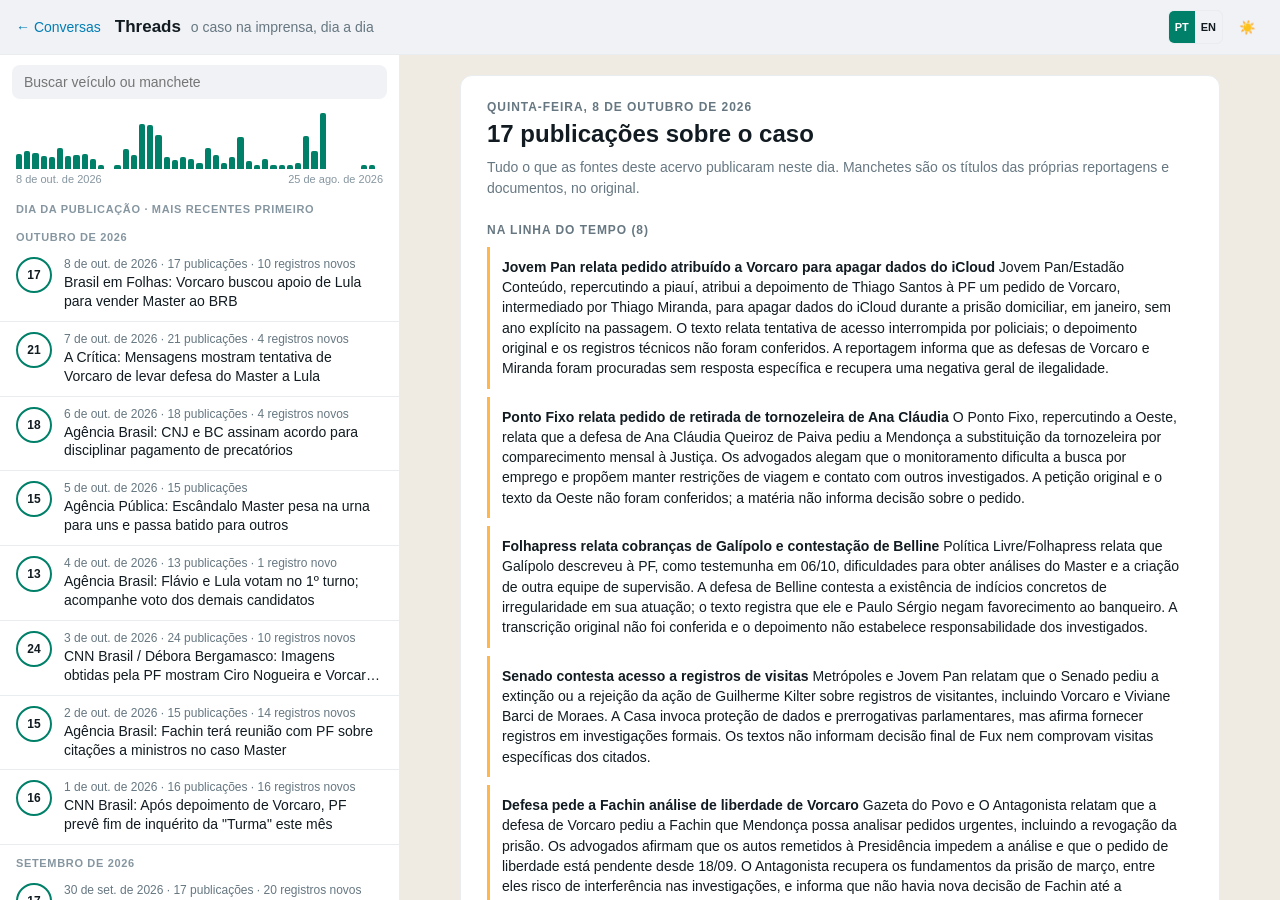
==== threads.html @ 3f33a040 "Add October 8 reporting on alleged iCloud deletion attempt Co-Authored-By: Codex <noreply@openai.com" ====
<!DOCTYPE html>
<html lang="pt-BR">
<head>
  <meta charset="UTF-8">
  <meta name="viewport" content="width=device-width, initial-scale=1.0, viewport-fit=cover">
  <title>PelelecApp - Threads da imprensa</title>
  <meta name="description" content="Dia a dia, o que a imprensa e os documentos publicaram sobre as conversas de Daniel Vorcaro, com link para cada fonte.">
  <link rel="stylesheet" href="css/style.css?v=20260923_threads2">
  <link rel="stylesheet" href="css/threads.css?v=20260923_threads2">
  <link rel="icon" href="data:image/svg+xml,<svg xmlns='http://www.w3.org/2000/svg' viewBox='0 0 100 100'><text y='.9em' font-size='90'>🧵</text></svg>">
</head>
<body data-theme="light">
  <div class="th-app" id="thApp">
    <header class="th-top">
      <a class="th-home" href="index.html" data-i18n="back">← Conversas</a>
      <div class="th-brand"><strong>Threads</strong> <span data-i18n="subtitle">o caso na imprensa, dia a dia</span></div>
      <div class="th-actions">
        <div class="language-switch" role="group" aria-label="Idioma / Language"><button type="button" data-lang="pt" aria-pressed="true" title="Português">PT</button><button type="button" data-lang="en" aria-pressed="false" title="English">EN</button></div>
        <button class="icon-btn" id="thTheme" title="Alternar tema claro/escuro">☀️</button>
      </div>
    </header>
    <div class="th-main">
      <aside class="th-side">
        <div class="th-search"><input type="search" id="thQ" autocomplete="off" data-i18n-ph="search" placeholder="Buscar veículo ou manchete"></div>
        <div class="th-list" id="thList"></div>
      </aside>
      <main class="th-day" id="thDay"></main>
    </div>
  </div>
  <script src="js/data.js?v=5726b3f5193e55a7"></script>
  <script src="js/threads.js?v=20260923_threads2"></script>
</body>
</html>
---- css/style.css ----
/* ==========================================================================
   PelelecApp - Stylesheet Principal (WhatsApp Web Dark/Light Theme)
   ========================================================================== */

:root {
  --bg-app: #0c1317;
  --bg-sidebar: #111b21;
  --bg-sidebar-header: #202c33;
  --bg-chat-header: #202c33;
  --bg-chat: #0b141a;
  --bg-chat-input: #202c33;
  --bg-bubble-in: #202c33;
  --bg-bubble-out: #005c4b;
  --bg-bubble-hover: #182229;
  --bg-active-chat: #2a3942;
  --bg-hover-chat: #202c33;
  --text-primary: #e9edef;
  --text-secondary: #8696a0;
  --text-muted: #667781;
  --text-link: #53bdeb;
  --accent-green: #00a884;
  --accent-badge: #25d366;
  --accent-gold: #ffb74d;
  --accent-danger: #f15c6d;
  --border-color: #222e35;
  --icon-color: #aebac1;
  --ticks-blue: #53bdeb;
  --app-height: 100vh;
  --font-family: -apple-system, BlinkMacSystemFont, "Segoe UI", Roboto, "Helvetica Neue", Arial, sans-serif;
}

[data-theme="light"] {
  --bg-app: #e2e8f0;
  --bg-sidebar: #ffffff;
  --bg-sidebar-header: #f0f2f5;
  --bg-chat-header: #f0f2f5;
  --bg-chat: #efeae2;
  --bg-chat-input: #f0f2f5;
  --bg-bubble-in: #ffffff;
  --bg-bubble-out: #d9fdd3;
  --bg-bubble-hover: #f5f6f6;
  --bg-active-chat: #e9edef;
  --bg-hover-chat: #f5f6f6;
  --text-primary: #111b21;
  --text-secondary: #667781;
  --text-muted: #8696a0;
  --text-link: #027eb5;
  --accent-green: #008069;
  --accent-badge: #25d366;
  --border-color: #e9edef;
  --icon-color: #54656f;
  --ticks-blue: #53bdeb;
}

* {
  margin: 0;
  padding: 0;
  box-sizing: border-box;
}

body {
  font-family: var(--font-family);
  background-color: var(--bg-app);
  color: var(--text-primary);
  height: var(--app-height);
  overflow: hidden;
  display: flex;
  justify-content: center;
  align-items: center;
}

/* App Wrapper */
.app-container {
  width: 100vw;
  height: 100vh;
  max-width: 1700px;
  display: flex;
  flex-direction: column;
  background-color: var(--bg-sidebar);
  position: relative;
  overflow: hidden;
  box-shadow: 0 10px 40px rgba(0, 0, 0, 0.4);
}

@media (min-width: 1440px) {
  .app-container {
    height: 98vh;
    border-radius: 12px;
    border: 1px solid var(--border-color);
  }
}

/* ==========================================================================
   Banner / CTA de Anúncio: Brasília Survivors (www.brasiliasurvivors.com.br)
   ========================================================================== */
.game-promo-banner {
  background: linear-gradient(90deg, #ff007f 0%, #7928ca 35%, #101018 75%, #00f2fe 100%);
  background-size: 200% 200%;
  animation: gradientShift 8s ease infinite;
  padding: 8px 16px;
  display: flex;
  align-items: center;
  justify-content: space-between;
  color: #ffffff;
  font-size: 12.5px;
  z-index: 120;
  box-shadow: 0 2px 12px rgba(255, 0, 127, 0.35);
  border-bottom: 1px solid rgba(255, 255, 255, 0.2);
  flex-shrink: 0;
}

@keyframes gradientShift {
  0% { background-position: 0% 50%; }
  50% { background-position: 100% 50%; }
  100% { background-position: 0% 50%; }
}

.game-promo-left {
  display: flex;
  align-items: center;
  gap: 12px;
  min-width: 0;
}

.game-badge {
  background: #ffe600;
  color: #121212;
  font-size: 10.5px;
  font-weight: 900;
  padding: 3px 8px;
  border-radius: 4px;
  text-transform: uppercase;
  letter-spacing: 0.8px;
  box-shadow: 0 0 8px rgba(255, 230, 0, 0.6);
  white-space: nowrap;
}

.game-promo-text {
  font-weight: 600;
  white-space: nowrap;
  overflow: hidden;
  text-overflow: ellipsis;
  text-shadow: 0 1px 3px rgba(0, 0, 0, 0.8);
}

.game-promo-text strong {
  color: #ffe600;
}

.game-promo-right {
  display: flex;
  align-items: center;
  gap: 10px;
  flex-shrink: 0;
}

.game-play-cta-btn {
  background: #ffe600;
  color: #0d0d11;
  text-decoration: none;
  font-weight: 800;
  font-size: 12px;
  padding: 5px 14px;
  border-radius: 20px;
  display: inline-flex;
  align-items: center;
  gap: 6px;
  transition: all 0.2s cubic-bezier(0.175, 0.885, 0.32, 1.275);
  box-shadow: 0 0 14px rgba(255, 230, 0, 0.5);
  white-space: nowrap;
}

.game-play-cta-btn:hover {
  transform: scale(1.06);
  background: #ffffff;
  color: #ff007f;
  box-shadow: 0 0 20px rgba(255, 255, 255, 0.8);
}

.game-play-cta-btn:active {
  transform: scale(0.96);
}

.promo-text-short {
  display: none;
}

.cta-text-short {
  display: none;
}

.forensic-quick-mobile-btn {
  display: none;
}

.game-pulse-dot {
  width: 8px;
  height: 8px;
  background-color: #ff0055;
  border-radius: 50%;
  animation: pulseDot 1s infinite alternate;
}

@keyframes pulseDot {
  from { opacity: 0.4; transform: scale(0.8); }
  to { opacity: 1; transform: scale(1.2); }
}

/* Forensic Top Bar */
.forensic-banner {
  background: linear-gradient(90deg, #1b2838 0%, #172a1e 50%, #2e1a1a 100%);
  border-bottom: 1px solid #ffb74d40;
  padding: 6px 16px;
  display: flex;
  align-items: center;
  justify-content: space-between;
  font-size: 12px;
  color: #ffb74d;
  font-weight: 500;
  z-index: 100;
  user-select: none;
  flex-shrink: 0;
}

.forensic-banner .banner-left {
  display: flex;
  align-items: center;
  gap: 10px;
}

.forensic-banner .badge-pf {
  background-color: #ffb74d;
  color: #121212;
  font-weight: 900;
  padding: 2px 6px;
  border-radius: 4px;
  font-size: 10.5px;
  letter-spacing: 0.5px;
}

.forensic-banner .banner-right {
  display: flex;
  align-items: center;
  gap: 10px;
}

.forensic-toggle-btn {
  background: rgba(255, 183, 77, 0.15);
  border: 1px solid #ffb74d;
  color: #ffb74d;
  padding: 4px 10px;
  border-radius: 6px;
  cursor: pointer;
  font-size: 11.5px;
  font-weight: 600;
  display: flex;
  align-items: center;
  gap: 5px;
  transition: all 0.2s ease;
}

.forensic-toggle-btn:hover {
  background: rgba(255, 183, 77, 0.3);
}

.forensic-toggle-btn.active {
  background: #ffb74d;
  color: #111;
  box-shadow: 0 0 10px rgba(255, 183, 77, 0.6);
}

/* Main Layout: Sidebar & Chat */
.main-view {
  flex: 1 1 0%;
  min-height: 0;
  display: flex;
  overflow: hidden;
  position: relative;
  height: 100%;
}

/* Sidebar */
.sidebar {
  width: 420px;
  min-width: 360px;
  background-color: var(--bg-sidebar);
  border-right: 1px solid var(--border-color);
  display: flex;
  flex-direction: column;
  flex-shrink: 0;
  min-height: 0;
  height: 100%;
  transition: transform 0.3s ease;
  z-index: 10;
}

.sidebar-header {
  height: 60px;
  background-color: var(--bg-sidebar-header);
  padding: 10px 16px;
  display: flex;
  align-items: center;
  justify-content: space-between;
}

.sidebar-owner {
  display: flex;
  align-items: center;
  gap: 12px;
  cursor: pointer;
}

.owner-avatar {
  width: 40px;
  height: 40px;
  border-radius: 50%;
  background: linear-gradient(135deg, #1e88e5, #1565c0);
  color: #fff;
  display: flex;
  align-items: center;
  justify-content: center;
  font-weight: bold;
  font-size: 15px;
  border: 2px solid #ffb74d;
  position: relative;
}

.owner-badge {
  position: absolute;
  bottom: -2px;
  right: -2px;
  background: #f15c6d;
  color: #fff;
  font-size: 9px;
  padding: 1px 4px;
  border-radius: 6px;
  font-weight: bold;
}

.owner-info .owner-name {
  font-size: 14px;
  font-weight: 600;
  display: flex;
  align-items: center;
  gap: 6px;
}

.owner-info .owner-device {
  font-size: 11px;
  color: var(--text-secondary);
}

.sidebar-actions {
  display: flex;
  align-items: center;
  gap: 10px;
}

.icon-btn {
  background: none;
  border: none;
  color: var(--icon-color);
  cursor: pointer;
  padding: 8px;
  border-radius: 50%;
  display: flex;
  align-items: center;
  justify-content: center;
  transition: background 0.2s ease, color 0.2s ease;
}

.icon-btn:hover {
  background-color: rgba(255, 255, 255, 0.1);
  color: var(--text-primary);
}

/* Search Bar */
.sidebar-search {
  padding: 8px 14px;
  background-color: var(--bg-sidebar);
  border-bottom: 1px solid var(--border-color);
}

.search-input-wrapper {
  background-color: var(--bg-sidebar-header);
  border-radius: 8px;
  display: flex;
  align-items: center;
  padding: 6px 12px;
  gap: 10px;
}

.search-icon {
  color: var(--text-secondary);
  font-size: 14px;
}

.sidebar-search input {
  background: transparent;
  border: none;
  outline: none;
  color: var(--text-primary);
  font-size: 13px;
  width: 100%;
}

.sidebar-search input::placeholder {
  color: var(--text-muted);
}

.clear-search-btn {
  background: none;
  border: none;
  color: var(--text-secondary);
  cursor: pointer;
  display: none;
  font-size: 14px;
}

/* Category Filters */
.category-filter-bar {
  display: flex;
  gap: 6px;
  padding: 8px 14px;
  overflow-x: auto;
  scrollbar-width: none;
  border-bottom: 1px solid var(--border-color);
  background-color: var(--bg-sidebar);
}

.category-filter-bar::-webkit-scrollbar {
  display: none;
}

.filter-pill {
  background-color: var(--bg-sidebar-header);
  color: var(--text-secondary);
  border: 1px solid transparent;
  border-radius: 16px;
  padding: 4px 10px;
  font-size: 12px;
  white-space: nowrap;
  cursor: pointer;
  transition: all 0.2s ease;
}

.filter-pill:hover {
  color: var(--text-primary);
}

.filter-pill.active {
  background-color: rgba(0, 168, 132, 0.2);
  color: var(--accent-green);
  border-color: var(--accent-green);
  font-weight: 600;
}

/* Contact List */
.contact-list {
  flex: 1;
  overflow-y: auto;
  list-style: none;
}

.contact-list::-webkit-scrollbar {
  width: 6px;
}

.contact-list::-webkit-scrollbar-thumb {
  background: rgba(255, 255, 255, 0.15);
  border-radius: 3px;
}

.contact-item {
  display: flex;
  align-items: center;
  padding: 12px 16px;
  gap: 14px;
  cursor: pointer;
  border-bottom: 1px solid rgba(255, 255, 255, 0.04);
  transition: background-color 0.15s ease;
  position: relative;
}

.contact-item:hover {
  background-color: var(--bg-hover-chat);
}

.contact-item.active {
  background-color: var(--bg-active-chat);
}

.contact-avatar {
  width: 48px;
  height: 48px;
  border-radius: 50%;
  display: flex;
  align-items: center;
  justify-content: center;
  font-weight: bold;
  font-size: 17px;
  color: #fff;
  flex-shrink: 0;
  position: relative;
  background-size: cover;
  background-position: center;
  overflow: hidden;
}

.avatar-img {
  width: 100%;
  height: 100%;
  border-radius: 50%;
  object-fit: cover;
  display: block;
}

.avatar-fallback {
  width: 100%;
  height: 100%;
  border-radius: 50%;
  display: flex;
  align-items: center;
  justify-content: center;
  font-weight: bold;
}

.contact-avatar .avatar-online-dot {
  position: absolute;
  bottom: 1px;
  right: 1px;
  width: 12px;
  height: 12px;
  border-radius: 50%;
  background-color: var(--accent-badge);
  border: 2px solid var(--bg-sidebar);
}

.contact-content {
  flex: 1;
  min-width: 0;
}

.contact-top-row {
  display: flex;
  justify-content: space-between;
  align-items: baseline;
  margin-bottom: 4px;
}

.contact-name {
  font-size: 15px;
  font-weight: 600;
  color: var(--text-primary);
  white-space: nowrap;
  overflow: hidden;
  text-overflow: ellipsis;
}

.contact-time {
  font-size: 11px;
  color: var(--text-secondary);
}

.contact-bottom-row {
  display: flex;
  justify-content: space-between;
  align-items: center;
}

.contact-preview {
  font-size: 13px;
  color: var(--text-secondary);
  white-space: nowrap;
  overflow: hidden;
  text-overflow: ellipsis;
  max-width: 240px;
}

.contact-badges {
  display: flex;
  align-items: center;
  gap: 6px;
}

.pin-icon {
  color: var(--text-muted);
  font-size: 12px;
}

.unread-badge {
  background-color: var(--accent-badge);
  color: #111;
  font-size: 11px;
  font-weight: 700;
  padding: 1px 6px;
  border-radius: 10px;
  min-width: 18px;
  text-align: center;
}

/* Chat Panel */
.chat-panel {
  flex: 1;
  display: flex;
  flex-direction: column;
  background-color: var(--bg-chat);
  position: relative;
  overflow: hidden;
}

/* Chat Header */
.chat-header {
  height: 60px;
  background-color: var(--bg-chat-header);
  padding: 10px 16px;
  display: flex;
  align-items: center;
  justify-content: space-between;
  border-bottom: 1px solid var(--border-color);
  z-index: 5;
}

.chat-header-left {
  display: flex;
  align-items: center;
  gap: 12px;
  cursor: pointer;
}

.back-btn-mobile {
  display: none;
  background: none;
  border: none;
  color: var(--icon-color);
  font-size: 18px;
  cursor: pointer;
  padding: 4px;
}

.chat-header-avatar {
  width: 40px;
  height: 40px;
  border-radius: 50%;
  display: flex;
  align-items: center;
  justify-content: center;
  color: #fff;
  font-weight: bold;
  font-size: 15px;
  overflow: hidden;
  position: relative;
}

.chat-header-info {
  display: flex;
  flex-direction: column;
}

.chat-header-name {
  font-size: 15px;
  font-weight: 600;
  color: var(--text-primary);
}

.chat-header-status {
  font-size: 12px;
  color: var(--text-secondary);
}

.chat-header-actions {
  display: flex;
  align-items: center;
  gap: 8px;
}

.source-btn-header {
  background: rgba(83, 189, 235, 0.15);
  border: 1px solid var(--text-link);
  color: var(--text-link);
  padding: 4px 10px;
  border-radius: 14px;
  font-size: 12px;
  font-weight: 600;
  cursor: pointer;
  display: flex;
  align-items: center;
  gap: 5px;
  transition: all 0.2s ease;
}

.source-btn-header:hover {
  background: var(--text-link);
  color: #111;
}

/* Chat Messages Stream */
.chat-messages {
  flex: 1;
  overflow-y: auto;
  padding: 18px 24px;
  display: flex;
  flex-direction: column;
  gap: 8px;
  background-color: var(--bg-chat);
  background-image: radial-gradient(rgba(255, 255, 255, 0.03) 1px, transparent 0);
  background-size: 24px 24px;
}

.chat-messages::-webkit-scrollbar {
  width: 6px;
}

.chat-messages::-webkit-scrollbar-thumb {
  background: rgba(255, 255, 255, 0.15);
  border-radius: 3px;
}

/* Date Pill & Encryption Notice */
.system-pill {
  align-self: center;
  background-color: #182229;
  color: var(--text-secondary);
  font-size: 11px;
  font-weight: 500;
  padding: 5px 12px;
  border-radius: 8px;
  margin: 8px 0;
  box-shadow: 0 1px 3px rgba(0, 0, 0, 0.2);
  max-width: 85%;
  text-align: center;
}

.encryption-pill {
  background-color: #1f2c34;
  color: #ffd279;
  border: 1px solid #ffd27933;
  display: flex;
  align-items: center;
  gap: 6px;
  padding: 6px 14px;
  font-size: 11px;
  line-height: 1.4;
  max-width: 500px;
}

/* Message Bubble */
.message-row {
  display: flex;
  width: 100%;
  margin-bottom: 2px;
}

.message-row.me {
  justify-content: flex-end;
}

.message-row.them {
  justify-content: flex-start;
}

.message-bubble {
  max-width: 68%;
  padding: 8px 12px;
  border-radius: 8px;
  font-size: 14.2px;
  line-height: 1.42;
  position: relative;
  word-wrap: break-word;
  box-shadow: 0 1px 2px rgba(0, 0, 0, 0.2);
}

.message-row.them .message-bubble {
  background-color: var(--bg-bubble-in);
  border-top-left-radius: 0px;
}

.message-row.me .message-bubble {
  background-color: var(--bg-bubble-out);
  border-top-right-radius: 0px;
}

.message-text {
  color: var(--text-primary);
}

.message-meta {
  display: flex;
  align-items: center;
  justify-content: flex-end;
  gap: 4px;
  font-size: 11px;
  color: var(--text-muted);
  margin-top: 4px;
  float: right;
  margin-left: 8px;
  user-select: none;
}

.message-row.me .message-meta {
  color: rgba(255, 255, 255, 0.6);
}

.ticks-blue {
  color: var(--ticks-blue);
  font-size: 13px;
}

/* Iconic / Viral Highlights */
.message-bubble.iconic-quote {
  border: 1px solid #ffb74d;
  box-shadow: 0 0 12px rgba(255, 183, 77, 0.3);
}

.iconic-badge {
  display: inline-block;
  background: #ffb74d;
  color: #111;
  font-size: 10px;
  font-weight: 800;
  padding: 2px 6px;
  border-radius: 4px;
  margin-bottom: 6px;
  text-transform: uppercase;
}

/* Chat Input Bar */
.chat-input-bar {
  min-height: 62px;
  background-color: var(--bg-chat-input);
  padding: 8px 16px;
  display: flex;
  align-items: center;
  gap: 12px;
  border-top: 1px solid var(--border-color);
}

.input-actions {
  display: flex;
  align-items: center;
  gap: 4px;
}

.chat-input-wrapper {
  flex: 1;
  background-color: var(--bg-sidebar);
  border-radius: 8px;
  padding: 9px 14px;
  display: flex;
  align-items: center;
}

.chat-input-wrapper input {
  width: 100%;
  background: transparent;
  border: none;
  outline: none;
  color: var(--text-primary);
  font-size: 14px;
}

.chat-input-wrapper input::placeholder {
  color: var(--text-muted);
}

.send-btn {
  background-color: var(--accent-green);
  border: none;
  color: #fff;
  width: 40px;
  height: 40px;
  border-radius: 50%;
  display: flex;
  align-items: center;
  justify-content: center;
  cursor: pointer;
  transition: transform 0.15s ease, background-color 0.2s;
}

.send-btn:hover {
  transform: scale(1.05);
}

.send-btn:active {
  transform: scale(0.95);
}

/* Right Detail Drawer (Info on Contact) */
.detail-drawer {
  width: 380px;
  background-color: var(--bg-sidebar);
  border-left: 1px solid var(--border-color);
  display: flex;
  flex-direction: column;
  position: absolute;
  right: -380px;
  top: 0;
  bottom: 0;
  z-index: 20;
  transition: right 0.3s cubic-bezier(0.16, 1, 0.3, 1);
  box-shadow: -4px 0 20px rgba(0, 0, 0, 0.4);
}

.detail-drawer.open {
  right: 0;
}

.drawer-header {
  height: 60px;
  background-color: var(--bg-sidebar-header);
  display: flex;
  align-items: center;
  padding: 0 16px;
  gap: 16px;
  font-size: 16px;
  font-weight: 600;
}

.drawer-body {
  flex: 1;
  overflow-y: auto;
  padding: 20px 16px;
  display: flex;
  flex-direction: column;
  gap: 20px;
}

.drawer-profile-card {
  display: flex;
  flex-direction: column;
  align-items: center;
  text-align: center;
  gap: 10px;
}

.drawer-avatar {
  width: 110px;
  height: 110px;
  border-radius: 50%;
  font-size: 38px;
  display: flex;
  align-items: center;
  justify-content: center;
  color: #fff;
  font-weight: bold;
  border: 3px solid var(--border-color);
  overflow: hidden;
  position: relative;
}

.drawer-title {
  font-size: 18px;
  font-weight: 700;
}

.drawer-subtitle {
  font-size: 13px;
  color: var(--text-secondary);
}

.drawer-section {
  background-color: var(--bg-sidebar-header);
  border-radius: 10px;
  padding: 14px;
}

.drawer-section-title {
  font-size: 12px;
  font-weight: 700;
  text-transform: uppercase;
  color: var(--accent-gold);
  margin-bottom: 8px;
  display: flex;
  align-items: center;
  gap: 6px;
}

.drawer-section-content {
  font-size: 13px;
  line-height: 1.5;
  color: var(--text-primary);
}

/* Responsive Rules */
@media (max-width: 900px) {
  html, body {
    height: 100%;
    height: 100dvh;
    width: 100%;
    position: fixed;
    top: 0;
    left: 0;
    overflow: hidden;
    touch-action: pan-y;
  }

  .app-container {
    height: 100%;
    height: 100dvh;
    border-radius: 0;
    border: none;
    overflow: hidden;
  }

  /* When inside a chat on mobile, HIDE the top banners so the chat gets 100% full screen */
  .app-container.chat-active .game-promo-banner,
  .app-container.chat-active .forensic-banner {
    display: none !important;
  }

  /* Ultra Sleek Game Promo Banner Mobile (Single-line ticker) */
  .game-promo-banner {
    padding: 5px 10px;
    gap: 8px;
    flex-wrap: nowrap;
    min-height: 36px;
    align-items: center;
  }

  .game-promo-left {
    gap: 6px;
    min-width: 0;
    flex: 1;
    overflow: hidden;
  }

  .game-badge {
    font-size: 9.5px;
    padding: 2px 6px;
    flex-shrink: 0;
  }

  .promo-text-full {
    display: none !important;
  }

  .promo-text-short {
    display: inline !important;
    font-size: 11px;
    white-space: nowrap;
    overflow: hidden;
    text-overflow: ellipsis;
    line-height: 1.2;
  }

  .game-promo-right {
    width: auto;
    flex-shrink: 0;
    gap: 0;
  }

  .game-pulse-dot {
    display: none;
  }

  .game-play-cta-btn {
    width: auto;
    justify-content: center;
    padding: 4px 10px;
    font-size: 11px;
    white-space: nowrap;
  }

  .cta-text-full {
    display: none !important;
  }

  .cta-text-short {
    display: inline !important;
  }

  /* Ultra Sleek Forensic Banner Mobile (Single-line ticker) */
  .forensic-banner {
    padding: 4px 10px;
    flex-wrap: nowrap;
    gap: 6px;
    min-height: 32px;
    align-items: center;
  }

  .forensic-banner .banner-left {
    font-size: 11px;
    width: auto;
    flex: 1;
    min-width: 0;
    white-space: nowrap;
    overflow: hidden;
    text-overflow: ellipsis;
    line-height: 1.2;
  }

  .banner-title-text {
    font-size: 11px;
    white-space: nowrap;
  }

  .forensic-banner .badge-pf {
    font-size: 9.5px;
    padding: 1px 5px;
  }

  .forensic-banner .banner-right {
    width: auto;
    flex-shrink: 0;
    justify-content: flex-end;
    gap: 4px;
  }

  .stat-500gb {
    display: none !important;
  }

  .forensic-toggle-btn {
    font-size: 10px;
    padding: 3px 7px;
    flex: none;
    white-space: nowrap;
  }

  /* Main Layout & Switch between Sidebar and Chat Panel */
  .main-view {
    flex: 1 1 0%;
    min-height: 0;
    height: 100%;
    overflow: hidden;
    display: flex;
  }

  .sidebar {
    width: 100%;
    min-width: 100%;
    display: flex;
    flex-direction: column;
    flex: 1 1 0%;
    min-height: 0;
    height: 100%;
    overflow: hidden;
  }

  .chat-panel {
    display: none;
    width: 100%;
    min-width: 100%;
    flex-direction: column;
    flex: 1 1 0%;
    min-height: 0;
    height: 100%;
    overflow: hidden;
  }

  .app-container.chat-active .sidebar {
    display: none !important;
  }

  .app-container.chat-active .chat-panel {
    display: flex !important;
  }

  /* Contact List on Mobile */
  .contact-list {
    flex: 1 1 0%;
    min-height: 0;
    overflow-y: auto;
    -webkit-overflow-scrolling: touch;
    touch-action: pan-y;
  }

  .contact-item {
    padding: 10px 14px;
    gap: 12px;
    touch-action: manipulation;
    -webkit-tap-highlight-color: rgba(255, 255, 255, 0.12);
    user-select: none;
    cursor: pointer;
  }

  .contact-item:active {
    background-color: var(--bg-hover-chat);
  }

  .contact-avatar {
    width: 44px;
    height: 44px;
    font-size: 15px;
    flex-shrink: 0;
  }

  /* Mobile WhatsApp-Style Back Button */
  .back-btn-mobile {
    display: flex !important;
    align-items: center;
    justify-content: center;
    width: 40px;
    height: 40px;
    margin-right: 2px;
    background: transparent;
    border: none;
    color: var(--icon-color);
    cursor: pointer;
    border-radius: 50%;
    flex-shrink: 0;
    touch-action: manipulation;
    -webkit-tap-highlight-color: rgba(255, 255, 255, 0.2);
  }

  .back-btn-mobile:active {
    background-color: rgba(255, 255, 255, 0.15);
  }

  .chat-header {
    padding: 6px 10px;
    height: 56px;
    flex-shrink: 0;
    gap: 8px;
  }

  .chat-header-left {
    min-width: 0;
    flex: 1;
    gap: 10px;
  }

  .chat-header-avatar {
    width: 38px;
    height: 38px;
    font-size: 13.5px;
    flex-shrink: 0;
  }

  .chat-header-name {
    font-size: 14px;
    max-width: 130px;
    white-space: nowrap;
    overflow: hidden;
    text-overflow: ellipsis;
  }

  .chat-header-status {
    font-size: 11px;
    white-space: nowrap;
  }

  .chat-header-actions {
    display: flex;
    align-items: center;
    gap: 4px;
    flex-shrink: 0;
  }

  .forensic-quick-mobile-btn {
    display: flex !important;
    align-items: center;
    justify-content: center;
    background: rgba(255, 183, 77, 0.15);
    border: 1px solid rgba(255, 183, 77, 0.4);
    border-radius: 6px;
    color: #ffb74d;
    font-size: 14px;
    width: 32px;
    height: 32px;
    cursor: pointer;
    touch-action: manipulation;
  }

  .source-btn-header {
    padding: 4px 8px;
    font-size: 11px;
    border-radius: 6px;
  }

  .source-btn-header span {
    display: inline;
  }

  .source-btn-header .source-btn-text {
    display: inline;
  }

  /* Messages Container on Mobile */
  .chat-messages {
    flex: 1 1 0%;
    min-height: 0;
    padding: 10px 8px;
    gap: 6px;
    overflow-y: auto;
    -webkit-overflow-scrolling: touch;
    touch-action: pan-y;
  }

  .message-bubble {
    max-width: 88%;
    font-size: 13.5px;
    padding: 7px 10px;
  }

  /* Input Bar pinned properly with Safe Area */
  .chat-input-bar {
    flex-shrink: 0;
    min-height: 52px;
    padding: 6px 8px;
    padding-bottom: max(6px, env(safe-area-inset-bottom, 6px));
    background-color: var(--bg-chat-input);
  }

  .detail-drawer {
    width: 100vw;
    right: -100vw;
  }
}

/* Contraste dos metadados no tema claro; sem mudança de geometria. */
body[data-theme="light"] .message-row.me .message-meta { color: #526456; }
.media-caption-text a { color: #8adfff; }

/* Recomendação do criador: fora das conversas, sem visual de mensagem ou alerta. */
.creator-project-list { list-style: none; padding: 20px 14px; border-top: 1px solid var(--border-color); }
.creator-project { padding: 16px; border: 1px solid var(--border-color); border-radius: 10px; background: var(--bg-sidebar); color: var(--text-primary); }
.creator-project-label { margin: 0 0 14px; color: var(--text-secondary); font-size: 11px; line-height: 1.5; font-weight: 600; }
.creator-project-main { display: grid; grid-template-columns: 92px minmax(0, 1fr); gap: 14px; align-items: start; }
.creator-project-shot { display: block; width: 100%; height: auto; border: 1px solid var(--border-color); border-radius: 5px; }
.creator-project-copy h3 { margin: 0 0 8px; font-size: 18px; line-height: 1.25; font-weight: 650; }
.creator-project-copy p { margin: 0 0 10px; font-size: 13px; line-height: 1.5; }
.creator-project-copy .creator-project-domain { font-size: 11px; overflow-wrap: anywhere; }
.creator-project-copy .creator-project-format { font-size: 11px; color: var(--text-secondary); }
.creator-project-link { display: inline-flex; align-items: center; justify-content: center; min-height: 44px; padding: 9px 12px; border: 1px solid var(--icon-color); border-radius: 6px; color: var(--text-primary); font-size: 12px; font-weight: 600; line-height: 1.4; text-decoration: none; }
.creator-project-link:hover { background: var(--bg-hover-chat); }
.creator-project-link:focus-visible { outline: 2px solid var(--text-link); outline-offset: 3px; }
.creator-project-note, .creator-project-credit { margin: 12px 0 0; color: var(--text-secondary); font-size: 11px; line-height: 1.5; }
.creator-project-credit { margin-top: 4px; font-size: 10px; }
#creatorProjects { margin-top: 22px; }
@media (max-width: 360px) {
  .creator-project { padding: 12px; }
  .creator-project-main { grid-template-columns: 76px minmax(0, 1fr); gap: 10px; }
}

.language-switch { display: inline-flex; border: 1px solid var(--border-color, #8696a0); border-radius: 6px; overflow: hidden; flex-shrink: 0; }
.language-switch button { border: 0; padding: 7px 6px; min-height: 32px; background: transparent; color: var(--text-primary); font-family: inherit; font-size: 11px; font-weight: 700; cursor: pointer; }
.language-switch button[aria-pressed="true"] { background: var(--accent-green); color: #fff; }
.language-switch button:focus-visible { outline: 2px solid #b87900; outline-offset: -2px; }
.language-mobile { display: none; }
@media (max-width: 900px) {
  .language-mobile { display: block; }
  .sidebar-actions { gap: 4px; }
  .chat-header-info { min-width: 0; }
  .chat-header-name, .chat-header-status { overflow: hidden; text-overflow: ellipsis; white-space: nowrap; }
}

@media (max-width: 600px) {
  .source-btn-header .source-btn-text { display: none; }
  .source-btn-header { min-width: 32px; min-height: 32px; justify-content: center; }
}

/* Second 256px frame of the original 4 × 2 combat sheet: Pudim punching. */
.pudim-combat-avatar { display: block; width: 100%; height: 100%; background-image: url('../assets/promo/pudim-combat.webp'); background-size: 400% 200%; background-position: 33.333333% 0; background-repeat: no-repeat; }

.published-photo { margin: 12px 0 8px; width: min(100%, 600px); }
.published-photo img { display: block; max-width: 100%; width: 100%; height: auto; object-fit: contain; border-radius: 8px; }
.published-photo img[hidden], .photo-unavailable[hidden] { display: none; }
.published-photo figcaption, .photo-unavailable { margin-top: 6px; font-size: 11px; line-height: 1.5; color: var(--text-secondary); }

/* Documentary metadata uses the existing chat surfaces. Evidence keeps its original wording. */
.message-text, .record-details p, .archive-context p { white-space: pre-wrap; overflow-wrap: anywhere; }
.evidence-status { margin-top: 6px; font-size: 11px; color: var(--text-secondary); }
.record-details { margin: 8px 0; font-size: 12px; line-height: 1.5; }
.record-details summary, .archive-context summary { cursor: pointer; }
.archive-context { margin: 10px 12px 18px; padding: 12px; background: var(--bg-secondary, #fff); color: var(--text-primary); border: 1px solid var(--border-color); border-radius: 8px; font-size: 12px; }
.archive-context p { margin: 8px 0; }
.attribution-notice { font-weight: 700; }
.documentary-event { max-width: 90%; text-align: left; }
.original-language-note { display: none; font-size: 11px; color: var(--text-secondary); }
html[lang="en"] .original-language-note { display: block; }
.evidence-status { color: var(--text-primary); }
.attribution-notice { color: #f8fafc; }
---- css/threads.css ----
/* Threads: cobertura por dia. Usa as variáveis de tema de style.css. */
.th-app { width: 100%; min-width: 0; max-width: 100vw; height: 100vh; height: 100dvh; display: flex; flex-direction: column; background: var(--bg-app); color: var(--text-primary); font-family: var(--font-family); }
.th-top { display: flex; align-items: center; gap: 14px; padding: 10px 16px; background: var(--bg-sidebar-header); border-bottom: 1px solid var(--border-color); }
.th-home { color: var(--text-link); text-decoration: none; font-size: 14px; white-space: nowrap; }
.th-brand { flex: 1; min-width: 0; font-size: 14px; color: var(--text-secondary); white-space: nowrap; overflow: hidden; text-overflow: ellipsis; }
.th-brand strong { color: var(--text-primary); font-size: 17px; margin-right: 6px; }
.th-actions { display: flex; align-items: center; gap: 8px; }
.th-main { flex: 1; min-height: 0; display: grid; grid-template-columns: minmax(300px, 400px) 1fr; }
.th-side { display: flex; flex-direction: column; min-height: 0; background: var(--bg-sidebar); border-right: 1px solid var(--border-color); }
.th-search { padding: 10px 12px; }
.th-search input { width: 100%; box-sizing: border-box; padding: 9px 12px; border-radius: 8px; border: 0; background: var(--bg-sidebar-header); color: var(--text-primary); font: inherit; font-size: 14px; }
.th-list { flex: 1; overflow-y: auto; padding-bottom: 16px; }
.th-vol { display: flex; align-items: flex-end; gap: 2px; height: 56px; margin: 4px 16px 0; }
.th-col { flex: 1; height: 100%; display: flex; align-items: flex-end; min-width: 0; }
.th-bar { display: block; width: 100%; border-radius: 2px 2px 0 0; background: var(--border-color); }
a.th-col .th-bar { background: var(--accent-green); }
a.th-col:hover .th-bar, a.th-col[aria-current="true"] .th-bar { background: var(--accent-gold); }
.th-axis { display: flex; justify-content: space-between; margin: 4px 16px 6px; font-size: 11px; color: var(--text-muted); }
.th-sep { padding: 12px 16px 4px; font-size: 11px; font-weight: 600; letter-spacing: .06em; text-transform: uppercase; color: var(--text-muted); }
.th-item { display: flex; gap: 12px; padding: 10px 16px; color: inherit; text-decoration: none; border-bottom: 1px solid var(--border-color); }
.th-item:hover { background: var(--bg-hover-chat); }
.th-item[aria-current="true"] { background: var(--bg-active-chat); }
.th-ring { flex: none; width: 36px; height: 36px; border-radius: 50%; display: grid; place-items: center; border: 2.5px solid var(--accent-green); font-size: 12px; font-weight: 700; }
.th-item-body { flex: 1; min-width: 0; }
.th-item-date { display: block; font-size: 12px; color: var(--text-secondary); }
.th-item-title { display: -webkit-box; -webkit-line-clamp: 2; -webkit-box-orient: vertical; overflow: hidden; margin-top: 2px; font-size: 14px; line-height: 1.35; }
.th-empty, .th-placeholder { padding: 32px 16px; text-align: center; color: var(--text-secondary); }
.th-day { overflow-y: auto; background: var(--bg-chat); }
.th-card { max-width: 760px; margin: 20px auto; padding: 24px 26px 28px; background: var(--bg-sidebar); border: 1px solid var(--border-color); border-radius: 12px; }
.th-back { display: none; color: var(--text-link); text-decoration: none; font-size: 22px; }
.th-kicker { font-size: 12px; font-weight: 600; letter-spacing: .08em; text-transform: uppercase; color: var(--text-secondary); }
.th-card h1 { margin: 6px 0 8px; font-size: 24px; line-height: 1.2; }
.th-card h2 { margin: 24px 0 10px; font-size: 12px; letter-spacing: .08em; text-transform: uppercase; color: var(--text-secondary); }
.th-lead, .th-note { margin: 0; font-size: 14px; line-height: 1.5; color: var(--text-secondary); }
.th-note { margin-bottom: 10px; font-size: 13px; }
.th-facts { display: flex; flex-direction: column; gap: 8px; }
.th-fact { padding: 10px 12px; border-left: 3px solid var(--accent-gold); background: var(--bg-bubble-in); border-radius: 0 8px 8px 0; font-size: 14px; line-height: 1.45; }
.th-thread { list-style: none; margin: 0; padding: 0; position: relative; }
.th-thread::before { content: ""; position: absolute; left: 18px; top: 20px; bottom: 20px; width: 2px; background: var(--border-color); }
.th-post { position: relative; display: flex; gap: 12px; padding: 10px 0; }
.th-av { flex: none; z-index: 1; width: 38px; height: 38px; border-radius: 50%; display: grid; place-items: center; background: var(--bg-sidebar-header); border: 2px solid var(--bg-sidebar); box-shadow: 0 0 0 1px var(--border-color); font-size: 12px; font-weight: 700; color: var(--text-secondary); }
.th-post-body { flex: 1; min-width: 0; }
.th-post-head { display: flex; align-items: center; gap: 8px; flex-wrap: wrap; font-size: 14px; }
.th-post-title { display: block; margin-top: 2px; font-size: 16px; line-height: 1.38; color: var(--text-primary); text-decoration: none; overflow-wrap: anywhere; }
.th-post-title:hover { text-decoration: underline; color: var(--text-link); }
.th-post-meta { margin-top: 3px; font-size: 12px; color: var(--text-muted); }
.th-chip { display: inline-block; padding: 1px 7px; border-radius: 999px; background: var(--bg-sidebar-header); font-size: 11px; font-weight: 600; color: var(--text-secondary); }
.th-chip.th-summary, .th-chip.th-media { font-style: italic; }
.th-recs { display: flex; flex-direction: column; gap: 8px; }
.th-rec { display: block; padding: 9px 12px; border-radius: 8px; background: var(--bg-bubble-in); border: 1px solid var(--border-color); color: inherit; text-decoration: none; }
.th-rec:hover { border-color: var(--accent-green); }
.th-rec-head { display: block; font-size: 12px; color: var(--text-secondary); margin-bottom: 3px; }
.th-rec-text { font-size: 14px; line-height: 1.4; }
.th-more summary { cursor: pointer; padding: 10px 0; font-size: 13px; font-weight: 600; color: var(--text-link); }
.th-nav { display: flex; justify-content: space-between; gap: 8px; margin-top: 24px; }
.th-nav a { color: var(--text-link); text-decoration: none; font-size: 14px; }

@media (max-width: 900px) {
  .th-main { grid-template-columns: minmax(0, 1fr); }
  .th-day { display: none; }
  .th-app.show-day .th-side { display: none; }
  .th-app.show-day .th-day { display: block; }
  .th-card { margin: 0; border-radius: 0; border: 0; padding: 16px 16px 28px; min-height: 100%; box-sizing: border-box; }
  .th-back { display: inline-block; margin-bottom: 6px; }
  .th-brand span { display: none; }
}
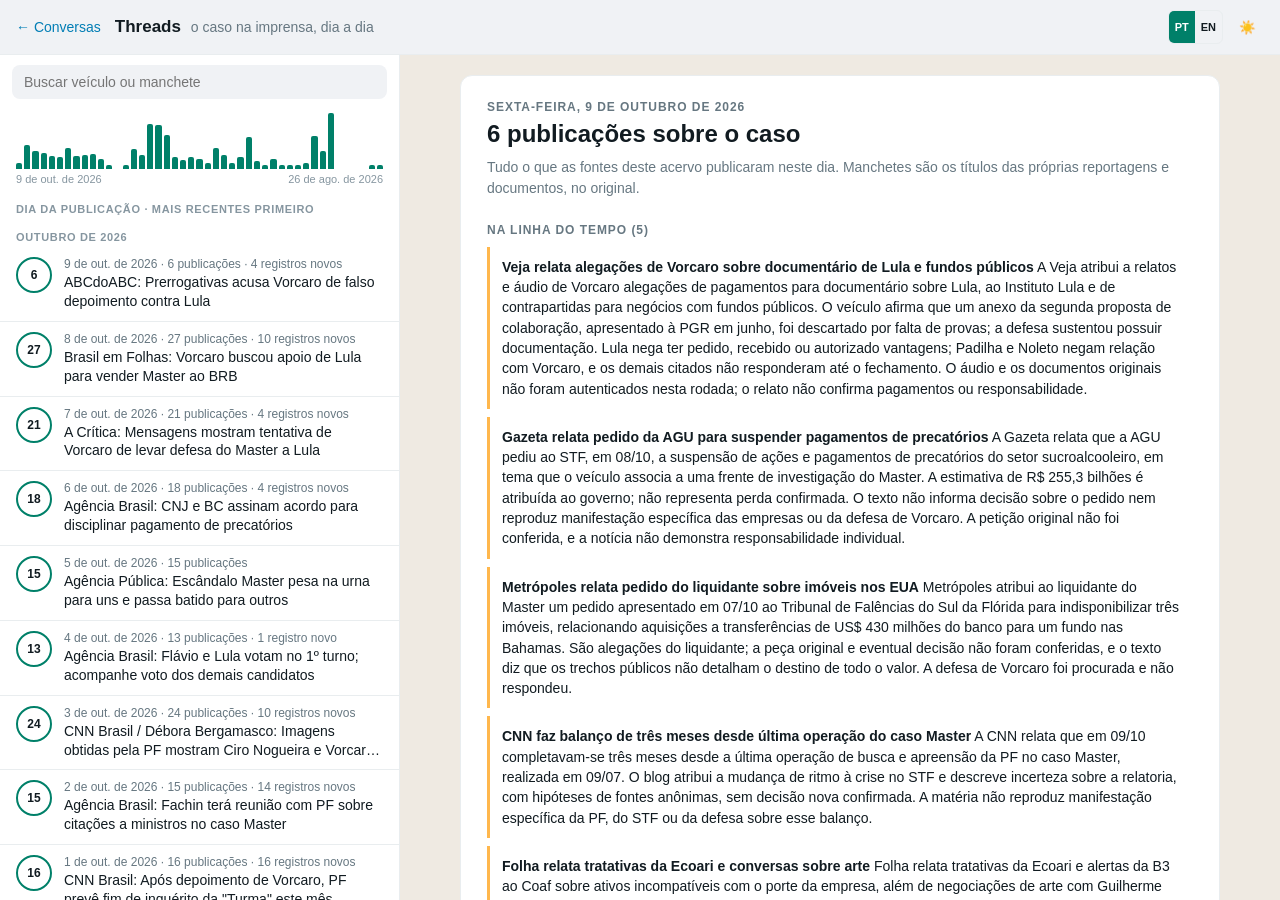
==== commit 08ff8afb: "Update archive with October 9 coverage and sourced professional summaries Co-authored-by: Codex <nor" ====
--- a/threads.html
+++ b/threads.html
@@ -27,7 +27,7 @@
       <main class="th-day" id="thDay"></main>
     </div>
   </div>
-  <script src="js/data.js?v=5726b3f5193e55a7"></script>
+  <script src="js/data.js?v=146eed2cf5007311"></script>
   <script src="js/threads.js?v=20260923_threads2"></script>
 </body>
 </html>
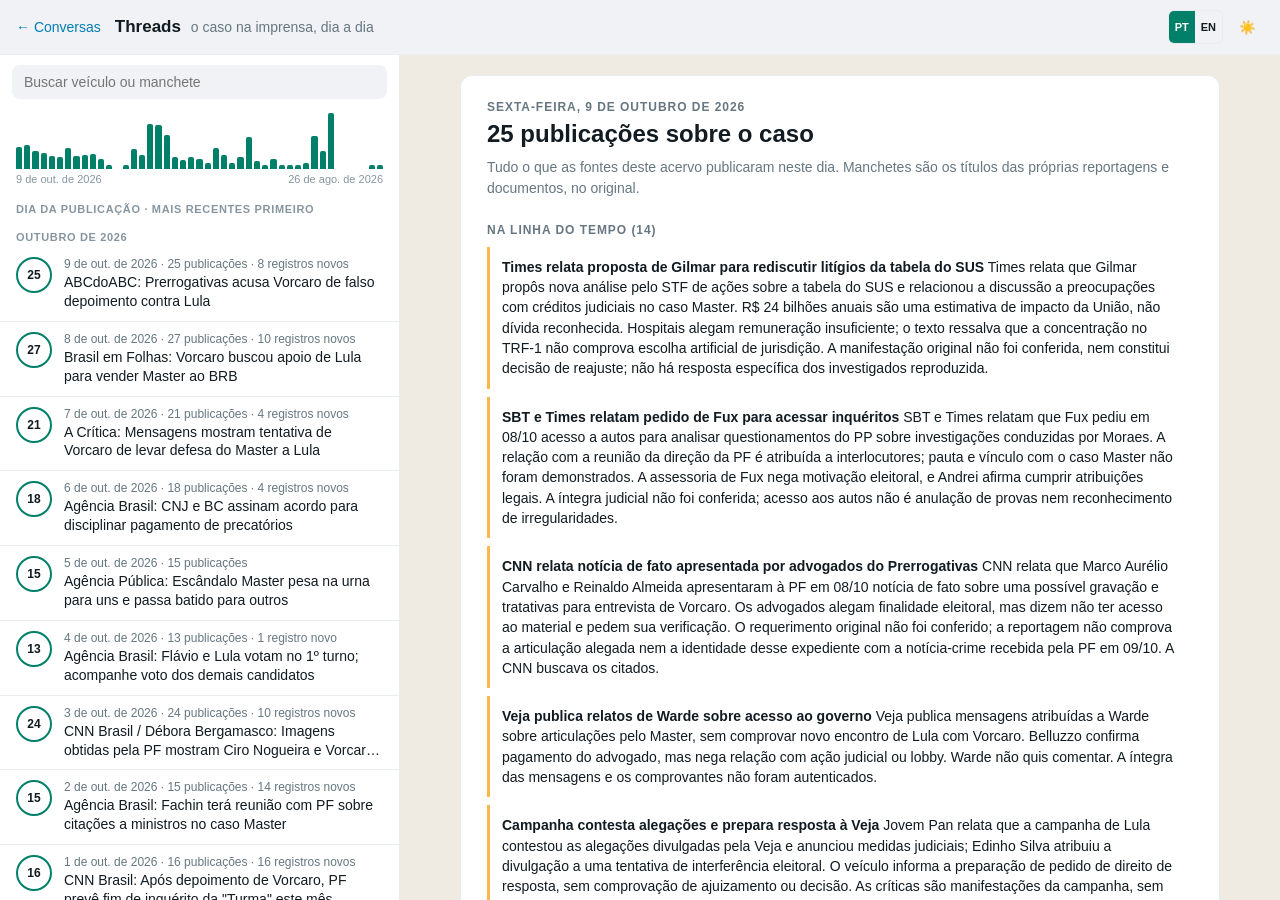
==== commit 232880f4: "Update October 9 archive with verified sources and responses Add 19 public sources, nine dated facts" ====
--- a/threads.html
+++ b/threads.html
@@ -27,7 +27,7 @@
       <main class="th-day" id="thDay"></main>
     </div>
   </div>
-  <script src="js/data.js?v=146eed2cf5007311"></script>
+  <script src="js/data.js?v=f3b946cbd2e1735e"></script>
   <script src="js/threads.js?v=20260923_threads2"></script>
 </body>
 </html>
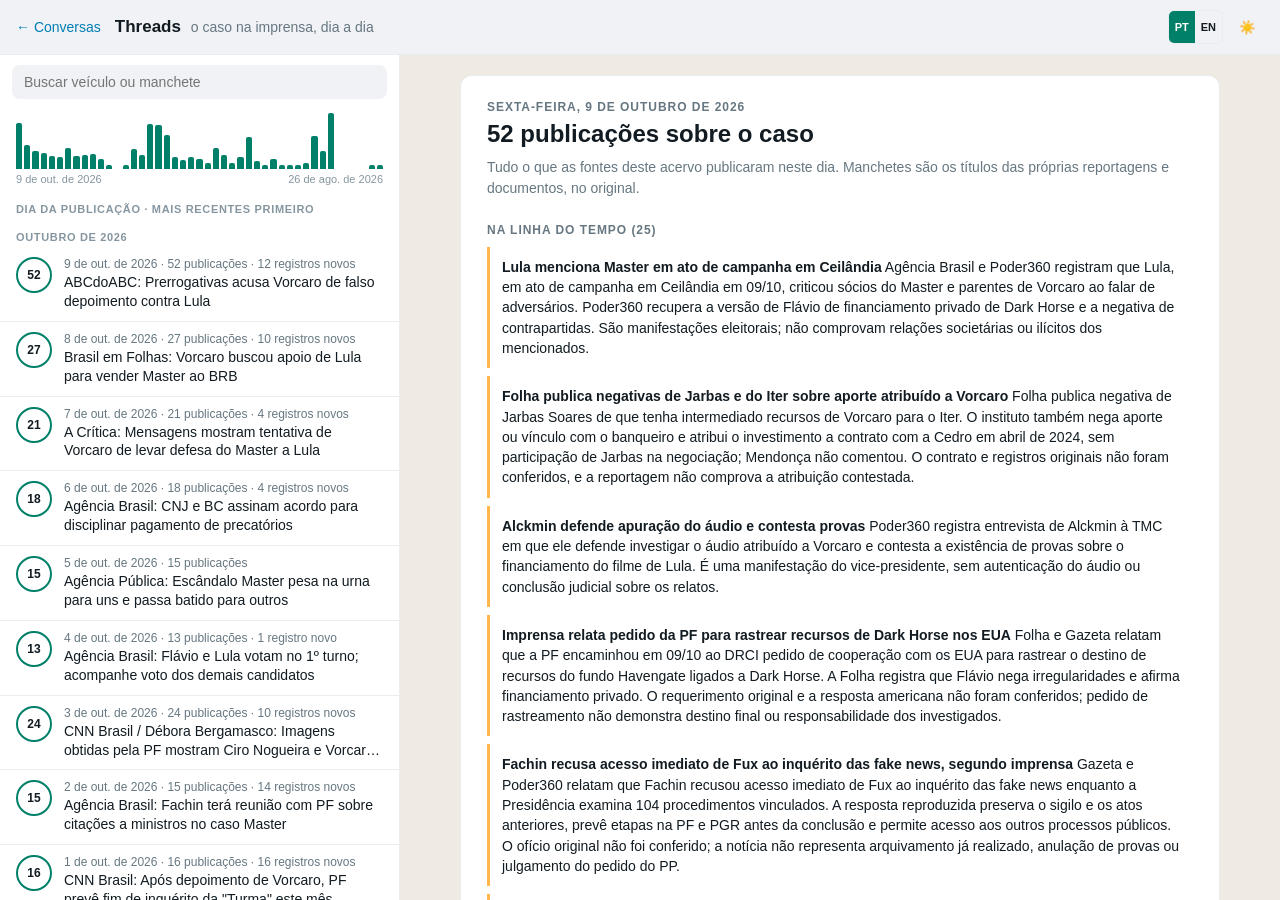
==== commit 0571193e: "Update October 9 archive with afternoon sources and responses Add 27 public sources, 11 dated facts " ====
--- a/threads.html
+++ b/threads.html
@@ -27,7 +27,7 @@
       <main class="th-day" id="thDay"></main>
     </div>
   </div>
-  <script src="js/data.js?v=f3b946cbd2e1735e"></script>
+  <script src="js/data.js?v=6e3045ceb359b00c"></script>
   <script src="js/threads.js?v=20260923_threads2"></script>
 </body>
 </html>
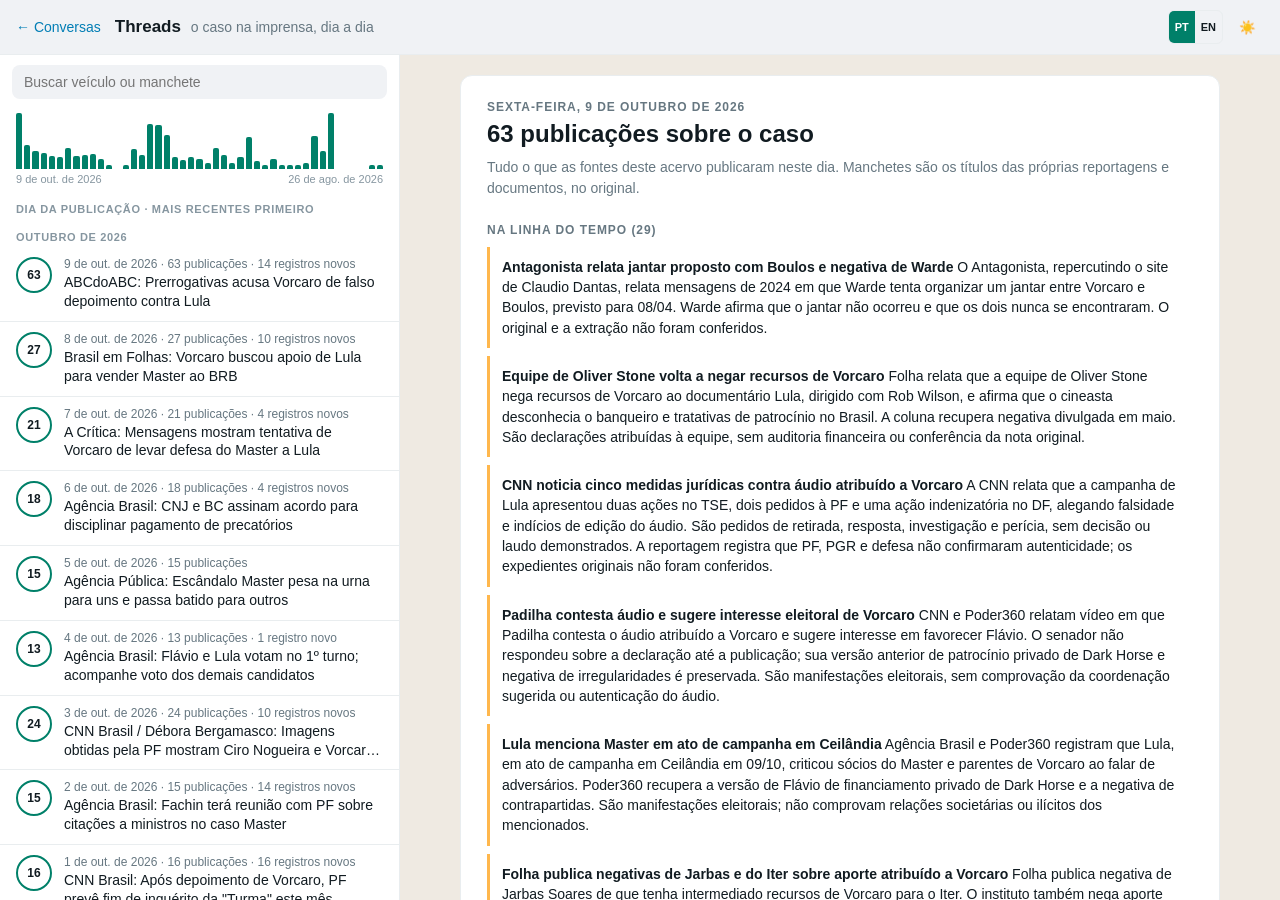
==== commit 4f149d87: "Atualiza acervo de 09/10 com fontes e resumos documentais" ====
--- a/threads.html
+++ b/threads.html
@@ -27,7 +27,7 @@
       <main class="th-day" id="thDay"></main>
     </div>
   </div>
-  <script src="js/data.js?v=6e3045ceb359b00c"></script>
+  <script src="js/data.js?v=90f611410e4c363b"></script>
   <script src="js/threads.js?v=20260923_threads2"></script>
 </body>
 </html>
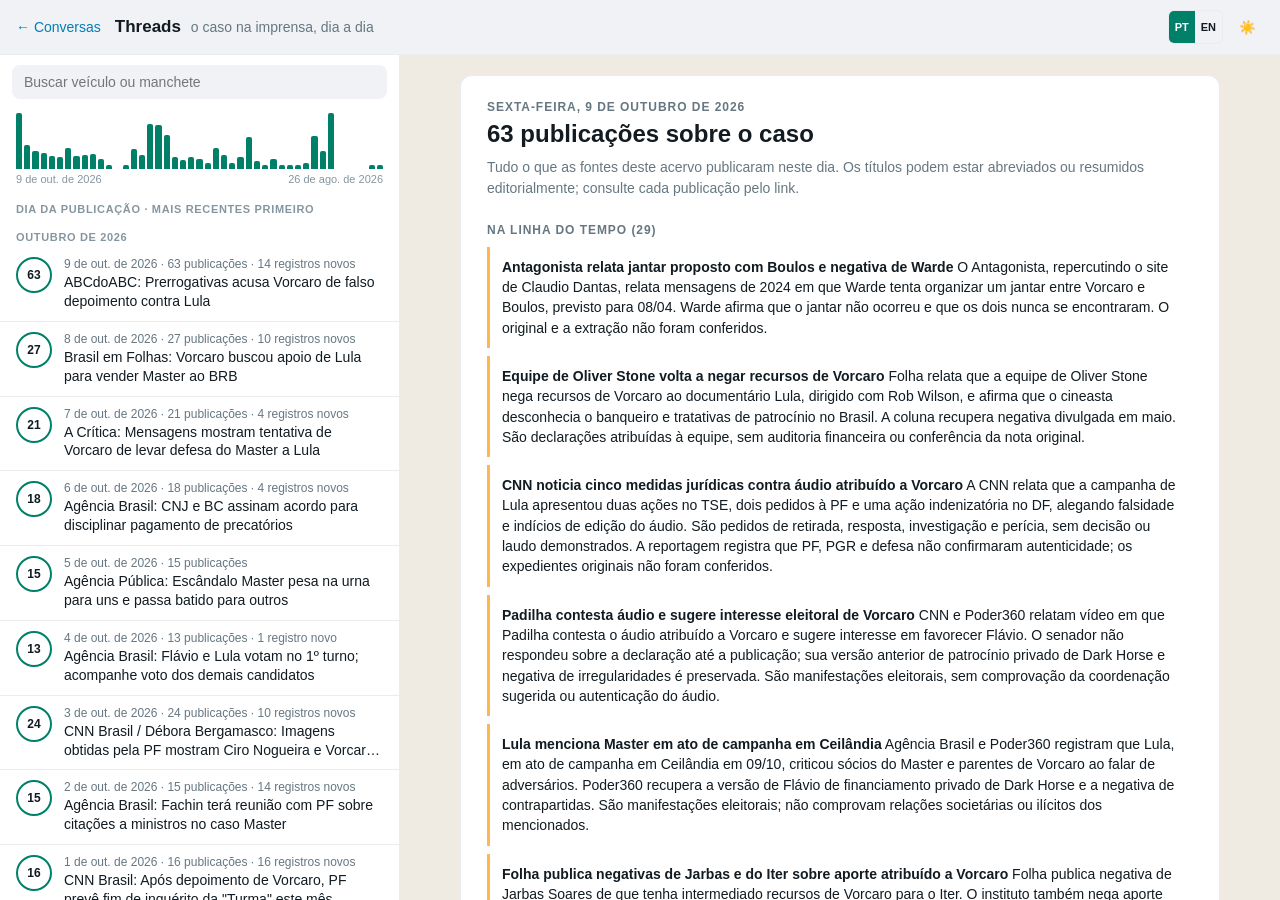
==== commit cffd1bcd: "Esclarece títulos editoriais de Threads e renova cache do script" ====
--- a/threads.html
+++ b/threads.html
@@ -28,6 +28,6 @@
     </div>
   </div>
   <script src="js/data.js?v=90f611410e4c363b"></script>
-  <script src="js/threads.js?v=20260923_threads2"></script>
+  <script src="js/threads.js?v=2586fc617677dfbe"></script>
 </body>
 </html>
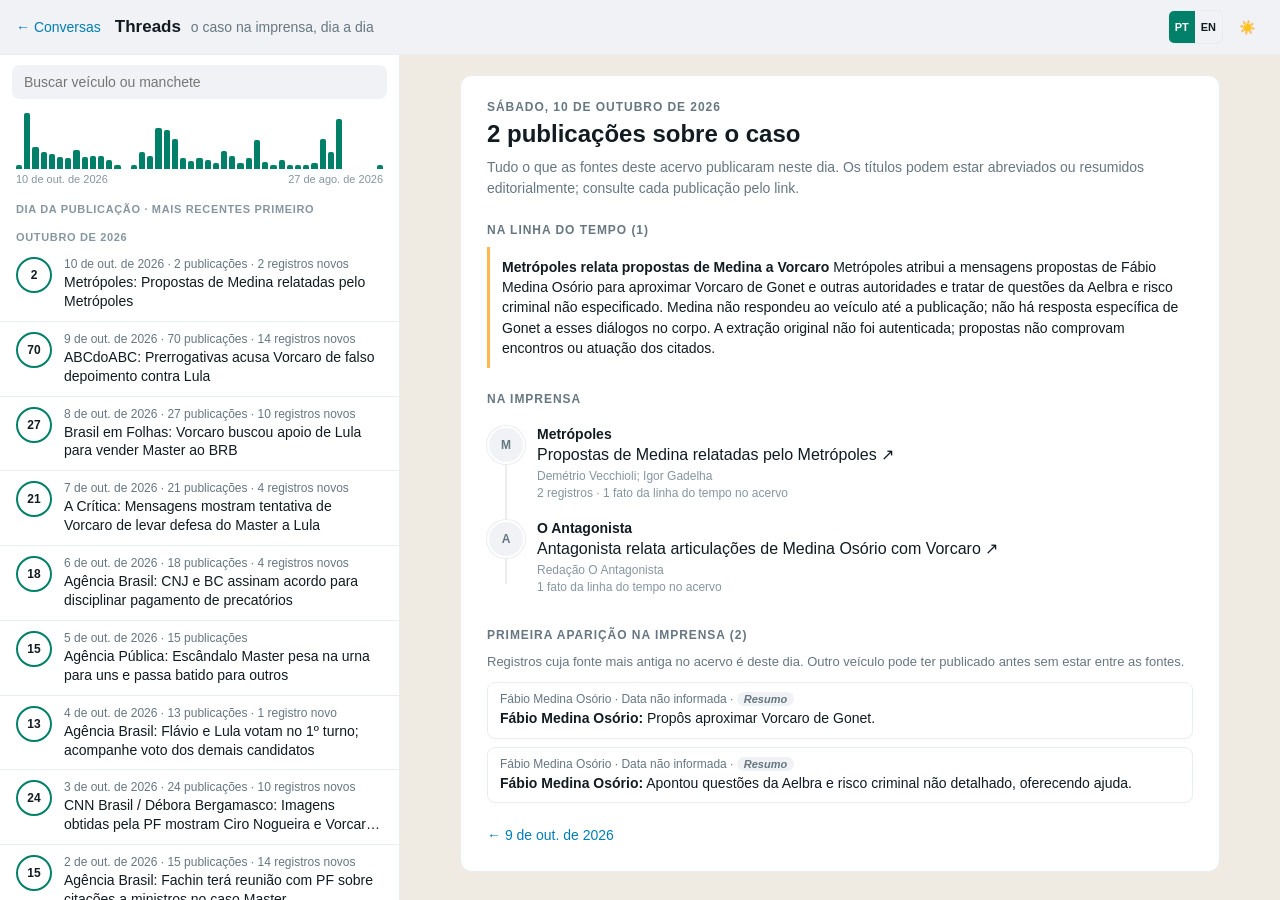
==== commit 4fa1b3c8: "Atualiza acervo de 10/10 com relatos de Medina e novas fontes" ====
--- a/threads.html
+++ b/threads.html
@@ -27,7 +27,7 @@
       <main class="th-day" id="thDay"></main>
     </div>
   </div>
-  <script src="js/data.js?v=90f611410e4c363b"></script>
+  <script src="js/data.js?v=76782175878cdf27"></script>
   <script src="js/threads.js?v=2586fc617677dfbe"></script>
 </body>
 </html>
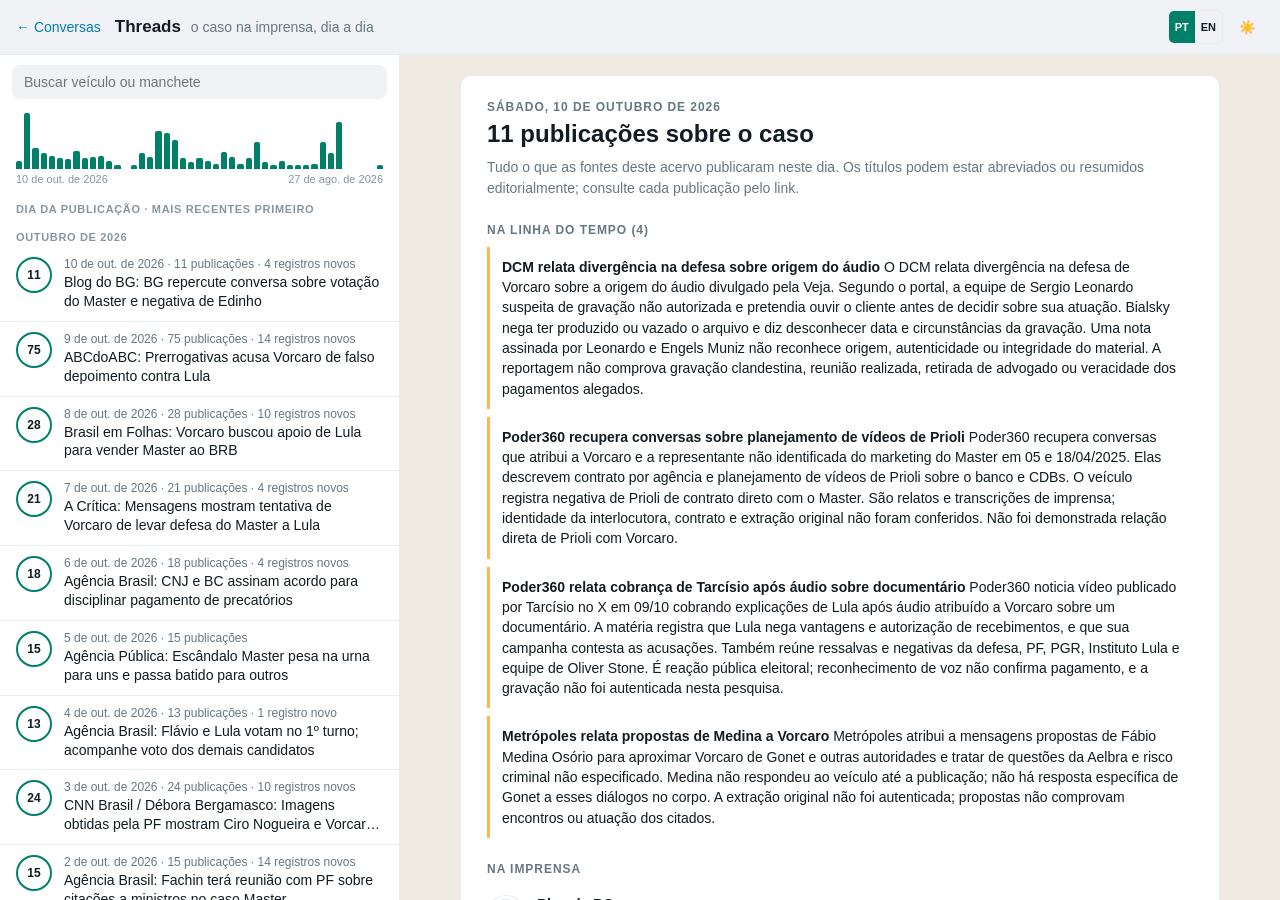
==== commit 6fb82df1: "Update archive with October 10 public reports and responses" ====
--- a/threads.html
+++ b/threads.html
@@ -27,7 +27,7 @@
       <main class="th-day" id="thDay"></main>
     </div>
   </div>
-  <script src="js/data.js?v=76782175878cdf27"></script>
+  <script src="js/data.js?v=75ff74f4c2ec1fdb"></script>
   <script src="js/threads.js?v=2586fc617677dfbe"></script>
 </body>
 </html>
